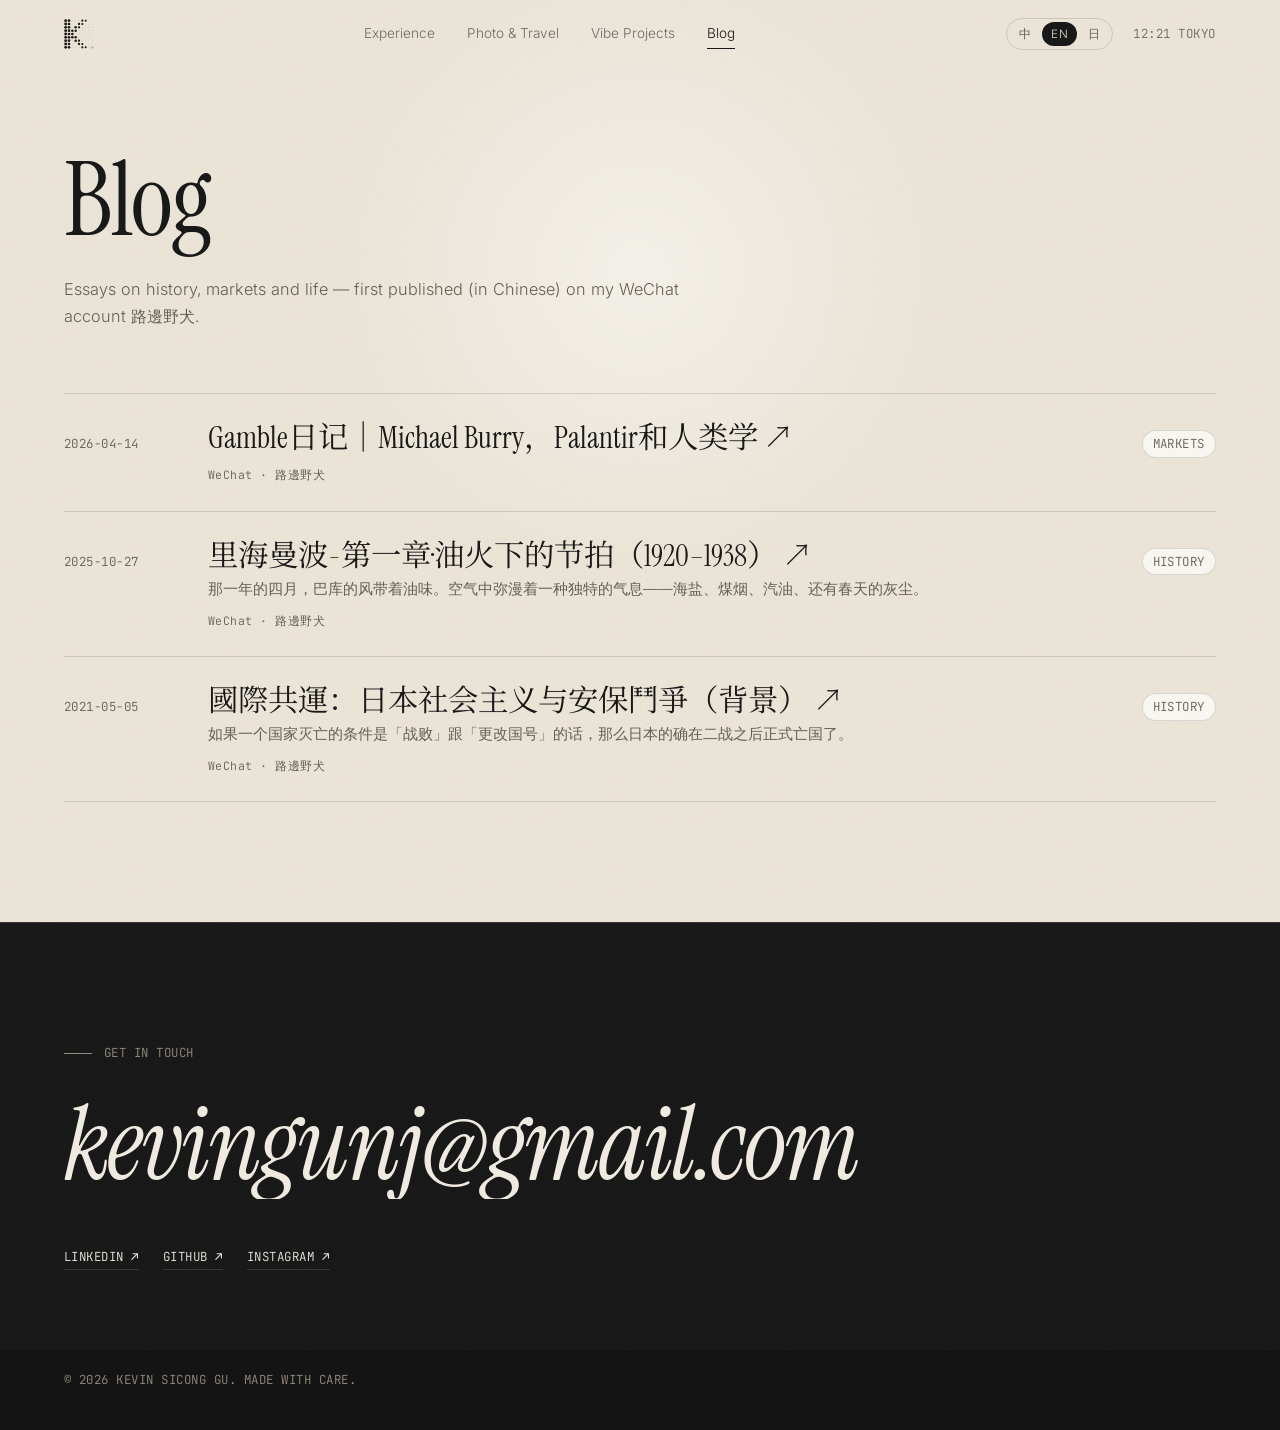
==== blog.html @ 0c51d6ea "Initial commit: trilingual personal website Static site in Chinese, English and Japanese: home, expe" ====
<!doctype html>
<html lang="en">
<head>
  <meta charset="utf-8" />
  <meta name="viewport" content="width=device-width, initial-scale=1" />
  <!-- 静态默认值（English）：链接预览与爬虫读取这里；JS 会按语言替换 -->
  <title>Blog — Kevin Sicong Gu</title>
  <meta name="description" content="Notes on work, photography, markets and building things." />
  <meta property="og:type" content="website" />
  <meta property="og:title" content="Blog — Kevin Sicong Gu" />
  <meta property="og:description" content="Notes on work, photography, markets and building things." />
  <meta property="og:image" content="assets/portrait.png" />
  <meta name="theme-color" content="#ece5d7" />
  <link rel="icon" href="favicon.svg" type="image/svg+xml" />
  <link rel="apple-touch-icon" href="assets/apple-touch-icon.png" />
  <link rel="preconnect" href="https://fonts.googleapis.com" />
  <link rel="preconnect" href="https://fonts.gstatic.com" crossorigin />
  <link href="https://fonts.googleapis.com/css2?family=Instrument+Serif:ital@0;1&family=Inter:wght@300;400;500;600&family=JetBrains+Mono:wght@400;500&family=Noto+Serif+JP:wght@400;500&family=Noto+Serif+SC:wght@400;500&display=swap" rel="stylesheet" />
  <link rel="stylesheet" href="style.css" />
</head>
<body data-page="blog">
  <div class="grain" aria-hidden="true"></div>
  <div class="spotlight" aria-hidden="true"></div>

  <!-- 顶栏、页脚由 main.js 生成（所有页面共用） -->
  <header class="nav" id="site-nav"></header>

  <main class="page">
    <header class="page-head reveal">
      <h1 class="page-title"><span data-i18n="pages.blog.title"></span><span class="alt" lang="en" data-i18n="pages.blog.alt"></span></h1>
      <p class="page-intro" data-i18n="pages.blog.intro"></p>
    </header>
    <ul class="posts" id="posts"></ul>
  </main>

  <footer class="footer dark" id="site-footer"></footer>

  <script src="i18n.js"></script>
  <script src="content.js"></script>
  <script src="main.js"></script>
</body>
</html>
---- style.css ----
/* ============================================================
   Palette: 黑 · 白 · 米色
   浅色页面（默认）= 米色纸面 + 黑色墨字 + 白色卡片
   深色页面 / 区块（.dark）= 黑底 + 米白文字 + 米色强调
   ============================================================ */
:root {
  --paper: #ece5d7;
  --paper-2: #e2d9c6;
  --white: #faf8f3;
  --ink: #141414;

  --bg: var(--paper);
  --bg-2: var(--paper-2);
  --card: var(--white);
  --fg: var(--ink);
  --muted: #635c50;
  --line: rgba(20, 20, 20, 0.14);
  --accent: var(--ink);
  --mark: #cfbf9f;
  --glow: rgba(255, 255, 255, 0.5);

  --serif: "Instrument Serif", "Songti SC", "Noto Serif SC", serif;
  --sans: "Inter", "PingFang SC", "Hiragino Sans GB", system-ui, sans-serif;
  --mono: "JetBrains Mono", ui-monospace, "PingFang SC", "Hiragino Sans", monospace;
  --pad: clamp(16px, 5vw, 72px);
}

.dark {
  --bg: #141414;
  --bg-2: #1e1d1b;
  --card: #1e1d1b;
  --fg: #f1ece2;
  --muted: #948c7e;
  --line: rgba(241, 236, 226, 0.14);
  --accent: #d8c7a6;
  --mark: #d8c7a6;
  --glow: rgba(241, 236, 226, 0.06);
  background: var(--bg);
  color: var(--fg);
}

* { box-sizing: border-box; margin: 0; padding: 0; }
html { scroll-behavior: smooth; }
body {
  background: var(--bg);
  color: var(--fg);
  font-family: var(--sans);
  font-weight: 300;
  line-height: 1.6;
  -webkit-font-smoothing: antialiased;
  overflow-x: hidden;
}
a { color: inherit; text-decoration: none; }
button { font: inherit; color: inherit; background: none; border: 0; cursor: pointer; }
img { display: block; max-width: 100%; }
::selection { background: var(--fg); color: var(--bg); }
p, h1, h2, h3, h4 { text-wrap: pretty; }

.mono { font-family: var(--mono); font-size: 0.78rem; letter-spacing: 0.04em; text-transform: uppercase; }
.muted { color: var(--muted); }
.alt { font-family: var(--sans); font-size: 0.4em; color: var(--muted); letter-spacing: 0.1em; vertical-align: middle; margin-left: 0.6em; }
.alt:empty { display: none; }
.alt { white-space: nowrap; }

/* ---------- ambient layers ---------- */
.grain {
  position: fixed; inset: -50%; z-index: 100; pointer-events: none; opacity: 0.06;
  background-image: url("data:image/svg+xml,%3Csvg xmlns='http://www.w3.org/2000/svg' width='160' height='160'%3E%3Cfilter id='n'%3E%3CfeTurbulence type='fractalNoise' baseFrequency='.9' numOctaves='3'/%3E%3C/filter%3E%3Crect width='100%25' height='100%25' filter='url(%23n)'/%3E%3C/svg%3E");
  animation: grain 1s steps(4) infinite;
}
@keyframes grain {
  0% { transform: translate(0, 0); } 25% { transform: translate(-3%, 2%); }
  50% { transform: translate(2%, -3%); } 75% { transform: translate(-2%, -1%); }
}
.spotlight {
  position: fixed; inset: 0; z-index: 0; pointer-events: none;
  background: radial-gradient(520px circle at var(--mx, 50%) var(--my, 30%), var(--glow), transparent 60%);
}

/* ---------- nav（所有页面共用） ---------- */
.nav {
  position: fixed; top: 0; left: 0; right: 0; z-index: 50;
  display: flex; align-items: center; justify-content: space-between; gap: 16px;
  padding: 18px var(--pad);
  border-bottom: 1px solid transparent;
  transition: background .3s, border-color .3s, padding .3s;
}
.nav.scrolled {
  padding-top: 12px; padding-bottom: 12px;
  background: color-mix(in srgb, var(--bg) 86%, transparent);
  -webkit-backdrop-filter: blur(14px); backdrop-filter: blur(14px);
  border-color: var(--line);
}
.logo { display: block; line-height: 0; }
.logo-mark { width: 30px; height: 30px; display: block; overflow: visible; }
.logo-mark .k { fill: currentColor; }
.logo-mark .g { fill: currentColor; opacity: 0.28; }
.logo-mark .a { fill: var(--mark); }
/* 悬停：点从左上到右下依次放大，像一阵波纹 */
.logo-mark circle {
  transform-box: fill-box; transform-origin: center;
  transition: transform .45s cubic-bezier(.3, 1.6, .5, 1) calc(var(--i) * 5ms);
}
.logo:hover .logo-mark :is(.k, .a) { transform: scale(1.22); }
.logo:hover .logo-mark .g { transform: scale(2.2); }
.nav nav { display: flex; gap: clamp(14px, 2.6vw, 32px); font-size: 0.85rem; white-space: nowrap; }
.nav nav a { position: relative; opacity: 0.6; transition: opacity .2s; }
.nav nav a:hover, .nav nav a.active { opacity: 1; }
.nav nav a.active::after {
  content: ""; position: absolute; left: 0; right: 0; bottom: -4px; height: 1px; background: currentColor;
}
.clock { opacity: 0.6; white-space: nowrap; }
.nav-right { display: flex; align-items: center; gap: 20px; }
.lang { display: flex; gap: 2px; padding: 3px; border: 1px solid var(--line); border-radius: 999px; }
.lang button {
  padding: 3px 9px; border-radius: 999px; font-family: var(--sans); font-size: 0.72rem; letter-spacing: 0.04em;
  color: var(--muted); transition: background .2s, color .2s;
}
.lang button:hover { color: var(--fg); }
.lang button.active { background: var(--fg); color: var(--bg); }

/* ---------- 首页 hero ---------- */
.hero {
  position: relative; z-index: 1;
  min-height: 100svh;
  display: flex; flex-direction: column; justify-content: center;
  padding: 120px var(--pad) 80px;
}
.hero-grid { display: grid; grid-template-columns: 1fr auto; gap: clamp(32px, 5vw, 80px); align-items: end; }
.eyebrow { display: flex; align-items: center; gap: 12px; margin-bottom: 28px; }
.eyebrow::before { content: ""; width: 28px; height: 1px; background: currentColor; }
.hero-title {
  font-family: var(--serif); font-weight: 400;
  font-size: clamp(3rem, 9vw, 8.5rem);
  line-height: 0.92; letter-spacing: -0.02em;
}
.hero-title .line { display: block; }
.hero-title em {
  font-style: italic;
  padding: 0 0.06em;
  background: linear-gradient(transparent 62%, var(--mark) 62%, var(--mark) 86%, transparent 86%);
  -webkit-box-decoration-break: clone; box-decoration-break: clone;
}
/* 日文名字的读音（振り仮名） */
.hero-title ruby { ruby-position: over; }
.hero-title rt {
  font-family: var(--sans); font-size: 0.15em; font-weight: 400;
  letter-spacing: 0.35em; color: var(--muted); padding-bottom: 0.25em;
}
.hero-sub { max-width: 560px; margin-top: 36px; color: var(--muted); font-size: 1.02rem; }

/* emoji：少量、与米色调统一 */
.emo, .wave { display: inline-block; font-style: normal; filter: grayscale(1) sepia(0.35) contrast(1.05); }
.emo {
  font-size: 0.3em; vertical-align: 1.6em; margin-left: 0.15em;
  animation: bob 2.6s ease-in-out infinite;
  transition: opacity .35s, transform .35s;
}
.emo.out { opacity: 0; transform: scale(0.3) rotate(-25deg); }
@keyframes bob { 0%, 100% { translate: 0 0; } 50% { translate: 0 -0.12em; } }
.wave { transform-origin: 70% 75%; animation: wave 3.2s ease-in-out 0.8s infinite; }
@keyframes wave {
  0%, 60%, 100% { transform: rotate(0); }
  10%, 30% { transform: rotate(16deg); }
  20%, 40% { transform: rotate(-8deg); }
}

/* 头像：像素照片，与纸面融合；宽度随屏幕变化 */
.portrait { width: clamp(200px, 24vw, 320px); }
.portrait img {
  width: 100%; height: auto; aspect-ratio: 773 / 1024; object-fit: cover;
  image-rendering: pixelated; mix-blend-mode: multiply;
  border-radius: 4px;
}

/* 首页点阵艺术 */
.art {
  margin-top: 72px; aspect-ratio: 5 / 2; overflow: hidden;
  background: #141414; border-radius: 6px;
}
.art canvas { display: block; width: 100%; height: 100%; image-rendering: pixelated; cursor: crosshair; }

/* 首页四个入口 */
.index { list-style: none; margin-top: 64px; border-top: 1px solid var(--line); max-width: 880px; }
.index a {
  display: grid; grid-template-columns: 1fr auto 32px; align-items: baseline; gap: 16px;
  padding: 18px 0; border-bottom: 1px solid var(--line);
  transition: padding .35s cubic-bezier(.2,.8,.2,1);
}
.index .label { font-family: var(--serif); font-size: clamp(1.5rem, 3.2vw, 2.4rem); line-height: 1; }
.index .alt { font-size: 0.85rem; margin: 0; }
.index .alt:empty { display: inline; }
.index .arrow { opacity: 0; transform: translateX(-8px); transition: .3s; }
.index a:hover { padding-left: 16px; }
.index a:hover .label { font-style: italic; }
.index a:hover .arrow { opacity: 1; transform: none; }

/* ---------- 内页通用 ---------- */
.page { position: relative; z-index: 1; min-height: 80vh; padding: 150px var(--pad) 120px; }
.page-head { margin-bottom: 64px; }
.page-title {
  font-family: var(--serif); font-weight: 400;
  font-size: clamp(2.8rem, 8vw, 6.5rem); line-height: 1; letter-spacing: -0.02em;
}
.page-intro { max-width: 640px; margin-top: 24px; color: var(--muted); font-size: 1.02rem; }
.page-intro:empty { display: none; }
.sub-head { color: var(--muted); margin: 64px 0 8px; }
.links { display: flex; gap: 24px; margin-top: 28px; flex-wrap: wrap; }
.links a, .socials a { border-bottom: 1px solid var(--line); padding-bottom: 2px; transition: .2s; }
.links a:hover, .socials a:hover { color: var(--accent); border-color: var(--accent); }
.plinks { display: flex; gap: 16px; flex-wrap: wrap; }
.plinks a { border-bottom: 1px solid var(--line); transition: border-color .2s; }
.plinks a:hover { border-color: var(--fg); }

/* 个人经历：履历与项目列表 */
.rows { list-style: none; border-top: 1px solid var(--line); }
.row {
  display: grid; grid-template-columns: 170px 1fr auto; gap: 24px; align-items: baseline;
  padding: 24px 0; border-bottom: 1px solid var(--line); transition: background .3s;
}
.row:hover { background: linear-gradient(90deg, var(--bg-2), transparent); }
.row .year { color: var(--muted); }
.row h3 { font-family: var(--serif); font-weight: 400; font-size: clamp(1.25rem, 2vw, 1.6rem); line-height: 1.2; }
.row-sub { color: var(--muted); font-size: 0.92rem; margin-top: 6px; max-width: 760px; }
.row .venue { color: var(--fg); font-weight: 500; }
.row .plinks a { text-transform: none; }

/* 摄影旅行（深色页） */
.filters { display: flex; gap: 6px; flex-wrap: wrap; margin-bottom: 28px; }
.filters:empty { display: none; }
.filters button {
  padding: 7px 14px; border: 1px solid var(--line); border-radius: 999px; color: var(--muted); transition: .2s;
}
.filters button:hover { color: var(--fg); }
.filters button.active { background: var(--fg); color: var(--bg); border-color: var(--fg); }

.trips { display: grid; gap: 80px; }
.trip.hide { display: none; }
.trip-head {
  display: flex; align-items: baseline; gap: 18px;
  padding-bottom: 16px; margin-bottom: 20px; border-bottom: 1px solid var(--line);
}
.trip-date { color: var(--muted); }
.trip-head h2 { font-family: var(--serif); font-weight: 400; font-size: clamp(1.9rem, 4vw, 3rem); line-height: 1; }
.trip-count { margin-left: auto; color: var(--muted); }

.gallery { columns: 3 280px; column-gap: 14px; }
.shot {
  position: relative; break-inside: avoid; margin-bottom: 14px; overflow: hidden; cursor: zoom-in;
  background: var(--bg-2); aspect-ratio: 1;
}
.shot.tall { aspect-ratio: 3 / 4; }
.shot.wide { aspect-ratio: 3 / 2; }
.shot.hide { display: none; }
.shot:focus-visible { outline: 2px solid var(--fg); outline-offset: 3px; }
.shot img {
  width: 100%; height: 100%; object-fit: cover;
  transform: scale(1.02); transition: transform 1s cubic-bezier(.2,.8,.2,1), filter .6s;
}
/* 桌面端默认黑白，悬停还原色彩；触屏设备直接显示原色 */
@media (hover: hover) {
  .shot img { filter: grayscale(1) contrast(1.05); }
  .shot:hover img { filter: none; }
}
.shot:hover img { transform: scale(1.07); }
.shot figcaption {
  position: absolute; left: 0; right: 0; bottom: 0; padding: 14px 16px;
  display: flex; justify-content: space-between; color: #f1ece2;
  background: linear-gradient(transparent, rgba(0,0,0,.7));
  opacity: 0; transform: translateY(8px); transition: .35s;
}
.shot:hover figcaption { opacity: 1; transform: none; }

/* Vibe 项目：NewZ / GeoZ */
.builds { display: grid; grid-template-columns: repeat(2, 1fr); gap: clamp(24px, 4vw, 56px); }
.build { display: flex; flex-direction: column; }
.frame {
  display: block; overflow: hidden; border: 1px solid var(--line); border-radius: 10px;
  background: var(--card); margin-bottom: 22px;
}
.frame-bar {
  display: flex; align-items: center; gap: 6px; padding: 9px 12px;
  border-bottom: 1px solid var(--line); color: var(--muted); text-transform: none;
}
.frame-bar i { width: 7px; height: 7px; border-radius: 50%; background: var(--line); }
.frame-bar span { margin-left: 8px; }
.frame img {
  width: 100%; aspect-ratio: 16 / 10; object-fit: cover; object-position: top;
  filter: grayscale(1) contrast(1.05); transition: filter .6s, transform 1s cubic-bezier(.2,.8,.2,1);
}
.frame:hover img { filter: none; transform: scale(1.02); }
.build-head { display: flex; align-items: baseline; justify-content: space-between; gap: 12px; }
.build h2 { font-family: var(--serif); font-weight: 400; font-size: clamp(2rem, 3.4vw, 2.8rem); line-height: 1; }
.live { display: inline-flex; align-items: center; gap: 8px; color: var(--muted); }
.live i { width: 7px; height: 7px; border-radius: 50%; background: var(--fg); animation: pulse 2s ease-in-out infinite; }
@keyframes pulse { 0%, 100% { opacity: 1; } 50% { opacity: 0.25; } }
.build-tag { color: var(--muted); margin-top: 10px; }
.build-desc { margin: 12px 0 18px; flex: 1; }
.build .plinks a:first-child { text-transform: none; }
.note { color: var(--muted); margin-top: 48px; text-transform: none; }

/* Blog 列表 */
.posts { list-style: none; border-top: 1px solid var(--line); }
.post a {
  display: grid; grid-template-columns: 120px 1fr auto; gap: 24px; align-items: baseline;
  padding: 26px 0; border-bottom: 1px solid var(--line);
}
.post .date { color: var(--muted); }
.post h2 { font-family: var(--serif); font-weight: 400; font-size: clamp(1.3rem, 2.4vw, 1.9rem); line-height: 1.2; }
.post p { color: var(--muted); font-size: 0.92rem; margin-top: 4px; }
.post .tag { color: var(--muted); background: var(--card); border: 1px solid var(--line); border-radius: 999px; padding: 3px 10px; }
.post a:hover h2 { font-style: italic; }
.empty { color: var(--muted); padding: 26px 0; }
.post .source { margin-top: 10px; font-size: 0.72rem; text-transform: none; }

/* 单篇文章 */
.back a { color: var(--muted); border-bottom: 1px solid var(--line); text-transform: none; }
.back a:hover { color: var(--fg); border-color: var(--fg); }
.post-article { max-width: 700px; margin-top: 40px; }
.post-meta { display: flex; gap: 16px; color: var(--muted); }
.post-title {
  font-family: var(--serif); font-weight: 400; margin: 16px 0 40px;
  font-size: clamp(2.4rem, 6vw, 4.2rem); line-height: 1.05; letter-spacing: -0.01em;
}
.post-body { font-size: 1.06rem; line-height: 1.85; }
.post-body p + p { margin-top: 1.2em; }
.post-body h2 { font-family: var(--serif); font-weight: 400; font-size: 1.7rem; margin: 1.8em 0 0.6em; }
.post-body a { border-bottom: 1px solid var(--fg); }
.post-body strong { font-weight: 600; }

/* ---------- footer (dark) ---------- */
.footer { position: relative; z-index: 1; padding: 120px var(--pad) 40px; border-top: 1px solid var(--line); }
.footer .eyebrow { color: var(--muted); }
.big-mail {
  display: inline-block; font-family: var(--serif); font-style: italic;
  font-size: clamp(2.4rem, 8vw, 7rem); line-height: 1.05; letter-spacing: -0.02em;
  background: linear-gradient(90deg, var(--mark) 50%, var(--fg) 50%) 100% 0 / 200% 100%;
  -webkit-background-clip: text; background-clip: text; color: transparent;
  transition: background-position .6s cubic-bezier(.2,.8,.2,1);
  word-break: break-all;
}
.big-mail:hover { background-position: 0 0; }
.socials { display: flex; gap: 24px; flex-wrap: wrap; margin-top: 48px; }
.copy { color: var(--muted); margin-top: 100px; }

/* lightbox */
.lightbox {
  position: fixed; inset: 0; z-index: 200; background: rgba(20, 20, 20, 0.97);
  display: flex; flex-direction: column; align-items: center; justify-content: center; gap: 16px;
  padding: 60px 16px; opacity: 0; pointer-events: none; visibility: hidden;
  transition: opacity .3s, visibility 0s .3s;
}
.lightbox.open { opacity: 1; pointer-events: auto; visibility: visible; transition: opacity .3s; }
.lightbox img { max-width: 100%; max-height: 80vh; object-fit: contain; transform: scale(.96); transition: transform .4s; }
.lightbox.open img { transform: none; }
.lb-close { position: absolute; top: 20px; right: 24px; color: var(--muted); }
.lb-cap { color: var(--muted); }

/* reveal on scroll */
.reveal { opacity: 0; transform: translateY(24px); transition: opacity .9s cubic-bezier(.2,.8,.2,1), transform .9s cubic-bezier(.2,.8,.2,1); }
.reveal.in { opacity: 1; transform: none; }

/* ---------- 中文 / 日本語 排版 ---------- */
:lang(zh) {
  --serif: "Instrument Serif", "Noto Serif SC", "Songti SC", serif;
  --sans: "Inter", "PingFang SC", "Hiragino Sans GB", "Noto Sans SC", system-ui, sans-serif;
}
:lang(ja) {
  --serif: "Instrument Serif", "Noto Serif JP", "Hiragino Mincho ProN", serif;
  --sans: "Inter", "Hiragino Sans", "Hiragino Kaku Gothic ProN", "Noto Sans JP", system-ui, sans-serif;
  --mono: "JetBrains Mono", ui-monospace, "Hiragino Sans", monospace;
}
/* 避免孤字换行：日文按词组断行 */
:lang(ja) :is(p, h1, h2, h3, h4, .label) { word-break: auto-phrase; }
:is(:lang(zh), :lang(ja)) .hero-title { line-height: 1.08; letter-spacing: 0.01em; }
:is(:lang(zh), :lang(ja)) .page-title { letter-spacing: 0.02em; }
:is(:lang(zh), :lang(ja)) :is(.hero-sub, .page-intro, .post-body) { line-height: 1.9; }
/* 中日文不用斜体（会被机械倾斜），悬停改为下划线 */
:is(:lang(zh), :lang(ja)) .hero-title em:not(:lang(en)) { font-style: normal; }
:is(:lang(zh), :lang(ja)) :is(.index a:hover .label, .post a:hover h2) {
  font-style: normal; text-decoration: underline; text-decoration-thickness: 1px; text-underline-offset: 0.18em;
}

/* ---------- responsive ---------- */
@media (max-width: 820px) {
  .builds { grid-template-columns: 1fr; }
  .row { grid-template-columns: 1fr; gap: 6px; }
  .post a { grid-template-columns: 1fr; gap: 6px; }
  .post .tag { justify-self: start; }
  .clock { display: none; }
  .index a { grid-template-columns: 1fr 24px; }
  .index .alt, .index .alt:empty { display: none; }
  .hero-grid { grid-template-columns: 1fr; gap: 28px; }
  .portrait { order: -1; width: clamp(150px, 46vw, 260px); }
  .art { aspect-ratio: 4 / 3; margin-top: 40px; }
}
/* 手机：导航链接换到第二行 */
@media (max-width: 720px) {
  .nav { flex-wrap: wrap; row-gap: 12px; }
  .nav nav { order: 3; width: 100%; justify-content: space-between; gap: 12px; overflow-x: auto; scrollbar-width: none; }
  .nav nav::-webkit-scrollbar { display: none; }
  .hero { padding-top: 140px; }
  .page { padding-top: 150px; }
  .page-title .alt { display: block; margin: 14px 0 0; font-size: 0.95rem; }
  .page-title .alt:empty { display: none; }
}
@media (max-width: 560px) {
  .logo-mark { width: 26px; height: 26px; }
  .nav nav { font-size: 0.8rem; }
  .lang button { padding: 3px 7px; }
}

@media (prefers-reduced-motion: reduce) {
  *, *::before, *::after { animation: none !important; transition: none !important; }
  .reveal { opacity: 1; transform: none; }
}
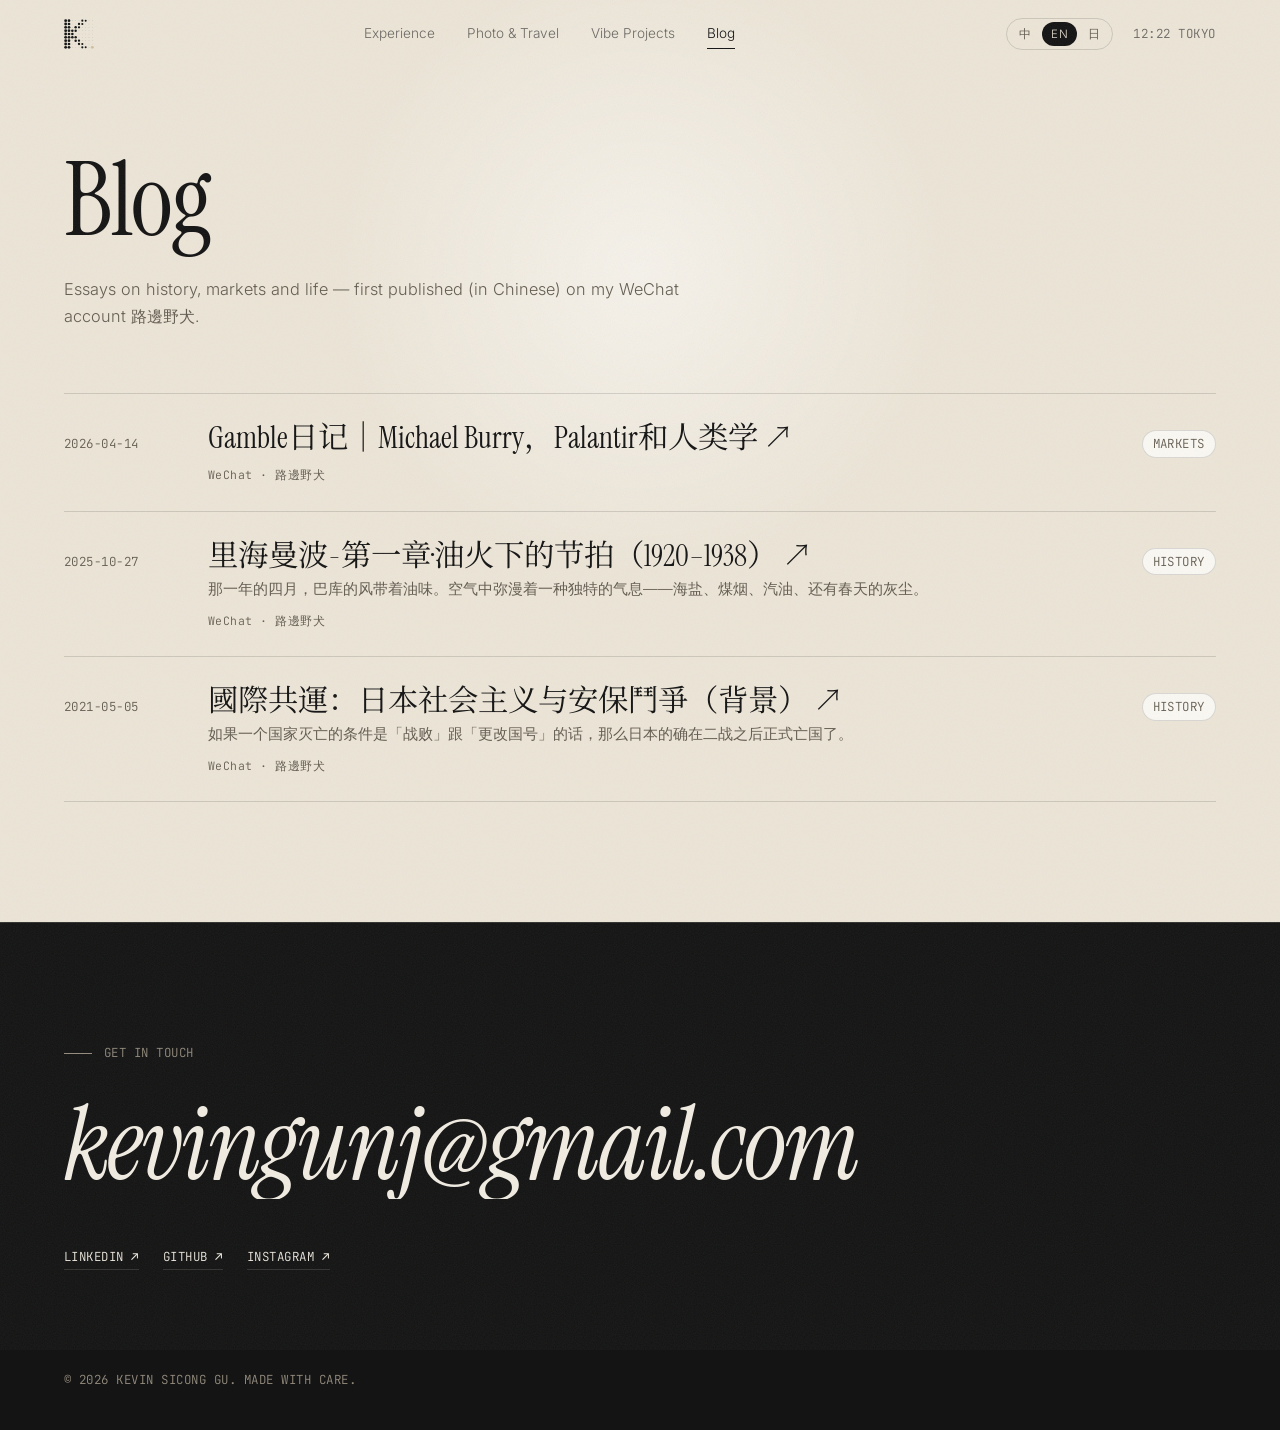
==== commit c0c38769: "SEO: robots.txt, multilingual sitemap, hreflang, canonical, JSON-LD - robots.txt allowing all crawle" ====
--- a/blog.html
+++ b/blog.html
@@ -9,14 +9,20 @@
   <meta property="og:type" content="website" />
   <meta property="og:title" content="Blog — Kevin Sicong Gu" />
   <meta property="og:description" content="Notes on work, photography, markets and building things." />
-  <meta property="og:image" content="assets/portrait.png" />
+  <meta property="og:image" content="https://kevinscsatoshi.github.io/assets/portrait.png" />
+  <link rel="alternate" hreflang="en" href="https://kevinscsatoshi.github.io/blog.html" />
+  <link rel="alternate" hreflang="zh-CN" href="https://kevinscsatoshi.github.io/blog.html?lang=zh" />
+  <link rel="alternate" hreflang="ja" href="https://kevinscsatoshi.github.io/blog.html?lang=ja" />
+  <link rel="alternate" hreflang="x-default" href="https://kevinscsatoshi.github.io/blog.html" />
+  <meta property="og:url" content="https://kevinscsatoshi.github.io/blog.html" />
+  <meta name="twitter:card" content="summary" />
   <meta name="theme-color" content="#ece5d7" />
-  <link rel="icon" href="favicon.svg" type="image/svg+xml" />
+  <link rel="icon" href="favicon.svg?v=dev" type="image/svg+xml" />
   <link rel="apple-touch-icon" href="assets/apple-touch-icon.png" />
   <link rel="preconnect" href="https://fonts.googleapis.com" />
   <link rel="preconnect" href="https://fonts.gstatic.com" crossorigin />
   <link href="https://fonts.googleapis.com/css2?family=Instrument+Serif:ital@0;1&family=Inter:wght@300;400;500;600&family=JetBrains+Mono:wght@400;500&family=Noto+Serif+JP:wght@400;500&family=Noto+Serif+SC:wght@400;500&display=swap" rel="stylesheet" />
-  <link rel="stylesheet" href="style.css" />
+  <link rel="stylesheet" href="style.css?v=dev" />
 </head>
 <body data-page="blog">
   <div class="grain" aria-hidden="true"></div>
@@ -27,16 +33,16 @@
 
   <main class="page">
     <header class="page-head reveal">
-      <h1 class="page-title"><span data-i18n="pages.blog.title"></span><span class="alt" lang="en" data-i18n="pages.blog.alt"></span></h1>
-      <p class="page-intro" data-i18n="pages.blog.intro"></p>
+      <h1 class="page-title"><span data-i18n="pages.blog.title">Blog</span><span class="alt" lang="en" data-i18n="pages.blog.alt"></span></h1>
+      <p class="page-intro" data-i18n="pages.blog.intro">Essays on history, markets and life — first published (in Chinese) on my WeChat account 路邊野犬.</p>
     </header>
     <ul class="posts" id="posts"></ul>
   </main>
 
   <footer class="footer dark" id="site-footer"></footer>
 
-  <script src="i18n.js"></script>
-  <script src="content.js"></script>
-  <script src="main.js"></script>
+  <script src="i18n.js?v=dev"></script>
+  <script src="content.js?v=dev"></script>
+  <script src="main.js?v=dev"></script>
 </body>
 </html>
--- a/style.css
+++ b/style.css
@@ -147,10 +147,9 @@
   font-family: var(--sans); font-size: 0.15em; font-weight: 400;
   letter-spacing: 0.35em; color: var(--muted); padding-bottom: 0.25em;
 }
-.hero-sub { max-width: 560px; margin-top: 36px; color: var(--muted); font-size: 1.02rem; }
 
 /* emoji：少量、与米色调统一 */
-.emo, .wave { display: inline-block; font-style: normal; filter: grayscale(1) sepia(0.35) contrast(1.05); }
+.emo { display: inline-block; font-style: normal; filter: grayscale(1) sepia(0.35) contrast(1.05); }
 .emo {
   font-size: 0.3em; vertical-align: 1.6em; margin-left: 0.15em;
   animation: bob 2.6s ease-in-out infinite;
@@ -158,12 +157,6 @@
 }
 .emo.out { opacity: 0; transform: scale(0.3) rotate(-25deg); }
 @keyframes bob { 0%, 100% { translate: 0 0; } 50% { translate: 0 -0.12em; } }
-.wave { transform-origin: 70% 75%; animation: wave 3.2s ease-in-out 0.8s infinite; }
-@keyframes wave {
-  0%, 60%, 100% { transform: rotate(0); }
-  10%, 30% { transform: rotate(16deg); }
-  20%, 40% { transform: rotate(-8deg); }
-}
 
 /* 头像：像素照片，与纸面融合；宽度随屏幕变化 */
 .portrait { width: clamp(200px, 24vw, 320px); }
@@ -215,15 +208,30 @@
 /* 个人经历：履历与项目列表 */
 .rows { list-style: none; border-top: 1px solid var(--line); }
 .row {
-  display: grid; grid-template-columns: 170px 1fr auto; gap: 24px; align-items: baseline;
+  display: grid; grid-template-columns: 150px 128px 1fr auto; gap: 24px; align-items: center;
   padding: 24px 0; border-bottom: 1px solid var(--line); transition: background .3s;
 }
 .row:hover { background: linear-gradient(90deg, var(--bg-2), transparent); }
 .row .year { color: var(--muted); }
+/* 公司 / 学校官方 logo（原色） */
+.row-logo { display: flex; align-items: center; gap: 8px; min-height: 36px; }
+.row-logo img {
+  max-height: 32px; max-width: 112px; width: auto; height: auto; object-fit: contain;
+}
+.row-logo img[src*="newz"], .row-logo img[src*="geoz"] { max-height: 28px; border-radius: 7px; }
+.row-logo img[src*="nfls"] { max-height: 44px; }
 .row h3 { font-family: var(--serif); font-weight: 400; font-size: clamp(1.25rem, 2vw, 1.6rem); line-height: 1.2; }
 .row-sub { color: var(--muted); font-size: 0.92rem; margin-top: 6px; max-width: 760px; }
 .row .venue { color: var(--fg); font-weight: 500; }
 .row .plinks a { text-transform: none; }
+/* 同一公司下的多个项目 */
+#projects-list .row { align-items: start; }
+#projects-list .row .year, #projects-list .row-logo { margin-top: 6px; }
+.row-items { list-style: none; margin-top: 12px; display: grid; gap: 14px; max-width: 780px; }
+.row-items li { position: relative; padding-left: 18px; font-size: 0.92rem; color: var(--muted); }
+.row-items li::before { content: ""; position: absolute; left: 0; top: 0.72em; width: 8px; height: 1px; background: var(--muted); }
+.row-items strong { display: block; color: var(--fg); font-weight: 500; font-size: 0.98rem; margin-bottom: 2px; }
+.row-items .plinks { display: inline-flex; margin-left: 10px; }
 
 /* 摄影旅行（深色页） */
 .filters { display: flex; gap: 6px; flex-wrap: wrap; margin-bottom: 28px; }
@@ -374,7 +382,7 @@
 :lang(ja) :is(p, h1, h2, h3, h4, .label) { word-break: auto-phrase; }
 :is(:lang(zh), :lang(ja)) .hero-title { line-height: 1.08; letter-spacing: 0.01em; }
 :is(:lang(zh), :lang(ja)) .page-title { letter-spacing: 0.02em; }
-:is(:lang(zh), :lang(ja)) :is(.hero-sub, .page-intro, .post-body) { line-height: 1.9; }
+:is(:lang(zh), :lang(ja)) :is(.page-intro, .post-body) { line-height: 1.9; }
 /* 中日文不用斜体（会被机械倾斜），悬停改为下划线 */
 :is(:lang(zh), :lang(ja)) .hero-title em:not(:lang(en)) { font-style: normal; }
 :is(:lang(zh), :lang(ja)) :is(.index a:hover .label, .post a:hover h2) {
@@ -384,7 +392,9 @@
 /* ---------- responsive ---------- */
 @media (max-width: 820px) {
   .builds { grid-template-columns: 1fr; }
-  .row { grid-template-columns: 1fr; gap: 6px; }
+  .row { grid-template-columns: 1fr; gap: 8px; align-items: start; }
+  .row-logo { min-height: 0; margin: 4px 0; }
+  .row-logo img { max-height: 26px; }
   .post a { grid-template-columns: 1fr; gap: 6px; }
   .post .tag { justify-self: start; }
   .clock { display: none; }
